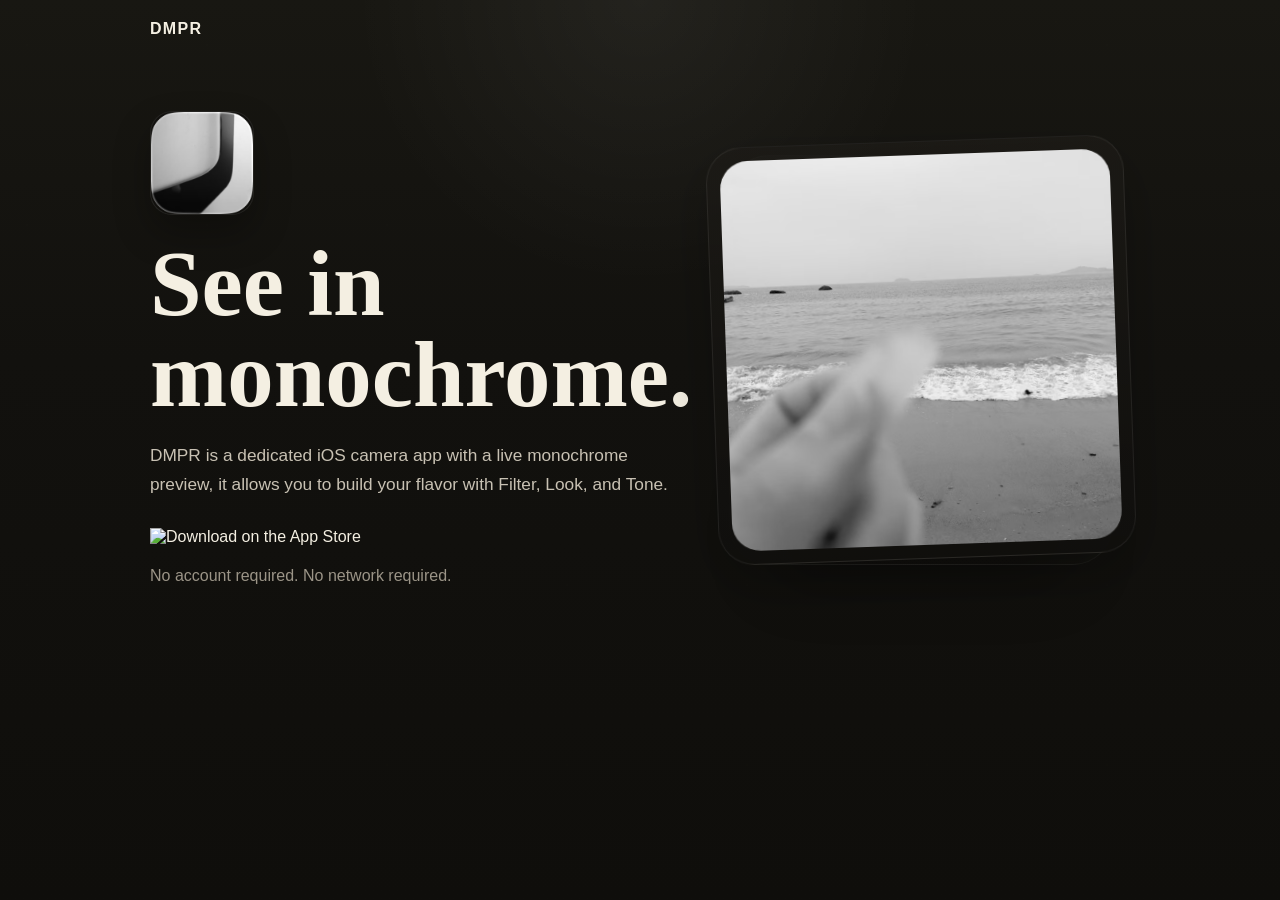
==== website/index.html @ bc18543e "Add initial website structure with HTML, CSS, and JavaScript files; include images and privacy polic" ====
<!DOCTYPE html>
<html lang="en">

<head>
	<meta charset="UTF-8" />
	<meta name="viewport" content="width=device-width, initial-scale=1.0" />
	<title>DMPR | See in monochrome before you shoot</title>
	<meta name="description"
		content="DMPR is an iOS monochrome camera app that shows the black-and-white image before you shoot. Exposure, Filter, Look, and Tone are decided before capture." />
	<meta name="theme-color" content="#12110e" />
	<meta property="og:title" content="DMPR" />
	<meta property="og:description"
		content="A dedicated iPhone monochrome camera built around seeing the image before capture." />
	<meta property="og:type" content="website" />
	<meta property="og:image" content="./images/post.avif" />
	<link rel="stylesheet" href="./styles.css" />
</head>

<body>
	<header class="site-header" id="top">
		<a class="brand" href="#top" aria-label="DMPR home">DMPR</a>
	</header>

	<main>
		<section class="hero section" aria-labelledby="hero-title">
			<div class="hero-copy">
				<img class="app-icon" src="./images/dmpr.avif" alt="DMPR app icon" />
				<h1 id="hero-title">See in monochrome.</h1>
				<p class="hero-text">
					DMPR is a dedicated iOS camera app with a live monochrome preview,
					it allows you to build your flavor with Filter, Look, and Tone.
				</p>
				<div class="hero-actions">
					<a href="#" class="app-store-link" target="_blank" rel="noopener">
						<img src="https://developer.apple.com/assets/elements/badges/download-on-the-app-store.svg"
							alt="Download on the App Store" class="app-store-badge">
					</a>
				</div>
				<p class="hero-note">No account required. No network required.</p>
			</div>

			<div class="hero-visual" aria-label="DMPR preview and app icon">
				<figure class="main-shot">
					<img class="post-image" src="./images/post.avif" alt="Black-and-white sample photograph created with DMPR" />
				</figure>
			</div>
		</section>
	</main>
</body>

</html>
---- website/styles.css ----
:root {
	--bg: #12110e;
	--panel: #1a1915;
	--line: rgba(244, 239, 226, 0.12);
	--text: #f4efe2;
	--muted: #c8c1b3;
	--soft: #9b9487;
	--accent: #838665;
	--shadow: 0 22px 60px rgba(0, 0, 0, 0.26);
	--radius-lg: 24px;
	--radius-md: 18px;
	--radius-sm: 999px;
	--content-width: min(980px, calc(100vw - 2rem));
}

* {
	box-sizing: border-box;
}

body {
	margin: 0;
	min-height: 100vh;
	color: var(--text);
	background:
		radial-gradient(circle at top, rgba(255, 255, 255, 0.05), transparent 26%),
		linear-gradient(180deg, #181712 0%, #12110e 40%, #0f0e0b 100%);
	font-family: "Avenir Next", "Helvetica Neue", "Segoe UI", sans-serif;
}

body::before {
	content: "";
	position: fixed;
	inset: 0;
	pointer-events: none;
	opacity: 0.14;
	background-image:
		radial-gradient(circle at 15% 25%, rgba(255, 255, 255, 0.12) 0 1px, transparent 1px),
		radial-gradient(circle at 80% 10%, rgba(255, 255, 255, 0.08) 0 1px, transparent 1px);
	background-size: 180px 180px, 220px 220px;
	mix-blend-mode: soft-light;
}

a {
	color: inherit;
	text-decoration: none;
}

.site-header {
	width: var(--content-width);
	margin: 0 auto;
	padding: 1.25rem 0 0;
	display: flex;
	justify-content: space-between;
	align-items: center;
}

.brand {
	font-size: 1rem;
	font-weight: 700;
	letter-spacing: 0.08em;
	text-transform: uppercase;
}

.header-link,
.eyebrow,
.tile-label {
	letter-spacing: 0.08em;
	text-transform: uppercase;
}

.header-link {
	font-size: 0.75rem;
	color: var(--muted);
}

.header-link:focus-visible,
.brand:focus-visible,
.button:focus-visible,
summary:focus-visible {
	outline: 2px solid rgba(244, 239, 226, 0.5);
	outline-offset: 4px;
}

.section {
	width: var(--content-width);
	margin: 0 auto;
	padding: 5rem 0;
}

.hero {
	display: grid;
	grid-template-columns: minmax(0, 1fr) minmax(300px, 0.8fr);
	gap: 2.5rem;
	align-items: center;
	padding-top: 3.5rem;
}

.hero-copy {
	position: relative;
	z-index: 1;
}

.eyebrow {
	margin: 0 0 1rem;
	color: var(--accent);
	font-size: 0.72rem;
	font-weight: 700;
}

h1,
h2,
h3 {
	margin: 0;
	font-family: "Iowan Old Style", "Baskerville", "Times New Roman", serif;
	font-weight: 600;
	line-height: 0.98;
}

h1 {
	font-size: clamp(3.5rem, 8vw, 5.8rem);
	max-width: 9ch;
}

h2 {
	font-size: clamp(2.4rem, 5vw, 4rem);
	max-width: 12ch;
}

h3 {
	font-size: 1.5rem;
}

p {
	margin: 0;
	color: var(--muted);
	line-height: 1.7;
	font-size: 1rem;
}

.hero-text,
.final-cta p,
.strip p {
	max-width: 36rem;
}

.hero-text {
	margin-top: 1.25rem;
	font-size: 1.08rem;
}

.hero-copy .app-icon {
	width: clamp(5rem, 10vw, 6.5rem);
	margin-bottom: 1.5rem;
	border-radius: 22px;
	box-shadow: 0 18px 36px rgba(0, 0, 0, 0.28);
	border: 1px solid rgba(255, 255, 255, 0.08);
}

.hero-actions {
	display: flex;
	gap: 1rem;
	flex-wrap: wrap;
	margin-top: 1.8rem;
}

.button {
	min-height: 3.2rem;
	padding: 0.92rem 1.35rem;
	border-radius: var(--radius-sm);
	display: inline-flex;
	align-items: center;
	justify-content: center;
	border: 1px solid transparent;
}

.button-primary {
	background: linear-gradient(180deg, #f0eadf, #d8d0c1);
	color: #12110d;
}

.button-secondary {
	background: rgba(242, 238, 227, 0.05);
	border-color: var(--line);
}

.hero-note {
	margin-top: 1rem;
	color: var(--soft);
}

.hero-points {
	margin-top: 1.8rem;
	display: grid;
	gap: 0.8rem;
}

.hero-points p {
	padding: 0.9rem 1rem;
	border: 1px solid var(--line);
	border-radius: var(--radius-md);
	background: rgba(242, 238, 227, 0.04);
	color: var(--text);
	line-height: 1.5;
}

.hero-visual {
	position: relative;
	min-height: 32rem;
	display: flex;
	align-items: center;
	justify-content: center;
}


.hero-visual::before {
	content: "";
	position: absolute;
	inset: 12% 4% 8% 4%;
	border-radius: 40px;
	background:
		radial-gradient(circle at 50% 20%, rgba(255, 255, 255, 0.08), transparent 42%),
		linear-gradient(180deg, rgba(242, 238, 227, 0.04), rgba(242, 238, 227, 0.01));
	border: 1px solid rgba(255, 255, 255, 0.04);
	filter: blur(0.2px);
}

.hero-visual::after {
	content: "";
	position: absolute;
	width: 72%;
	height: 16%;
	left: 14%;
	bottom: 6%;
	border-radius: 999px;
	background: rgba(0, 0, 0, 0.32);
	filter: blur(32px);
	z-index: 0;
}

.main-shot,
.icon-tile {
	margin: 0;
	position: relative;
	z-index: 1;
}

.main-shot {
	width: min(100%, 29rem);
	padding: 0.8rem;
	border-radius: 36px;
	background: linear-gradient(180deg, rgba(28, 26, 22, 0.76), rgba(15, 14, 12, 0.92));
	border: 1px solid rgba(255, 255, 255, 0.07);
	box-shadow: var(--shadow);
	transform: rotate(-2deg);
}

.post-image {
	display: block;
	width: 100%;
	aspect-ratio: 1;
	border-radius: 28px;
	object-fit: cover;
	background: #0f0e0b;
}


.icon-tile {
	position: absolute;
	left: 0;
	bottom: 1.2rem;
	width: min(44vw, 13rem);
	padding: 1rem;
	border-radius: 28px;
	background: linear-gradient(180deg, rgba(248, 243, 232, 0.12), rgba(248, 243, 232, 0.04));
	border: 1px solid rgba(255, 255, 255, 0.1);
	box-shadow: var(--shadow);
	backdrop-filter: blur(18px);
}

.tile-label {
	margin-bottom: 0.75rem;
	font-size: 0.68rem;
	font-weight: 700;
	color: var(--soft);
}

.app-icon {
	display: block;
	width: 100%;
	aspect-ratio: 1;
	border-radius: 24px;
	object-fit: cover;
	background: #11100d;
}

.simple-grid {
	margin-top: 2rem;
	display: grid;
	gap: 1rem;
	grid-template-columns: repeat(2, minmax(0, 1fr));
}

.steps-grid {
	grid-template-columns: repeat(4, minmax(0, 1fr));
}

.card,
.faq-list details,
.strip,
.final-cta {
	border: 1px solid var(--line);
	background: linear-gradient(180deg, rgba(242, 238, 227, 0.07), rgba(242, 238, 227, 0.03));
	box-shadow: var(--shadow);
	border-radius: var(--radius-lg);
}

.card,
.faq-list details,
.strip,
.final-cta {
	padding: 1.5rem;
}

.card p,
.strip p,
.faq-list p {
	margin-top: 0.7rem;
}

.faq-list {
	display: grid;
	gap: 1rem;
	margin-top: 2rem;
}

summary {
	cursor: pointer;
	list-style: none;
	display: flex;
	align-items: center;
	justify-content: space-between;
	gap: 1rem;
	font-size: 1.05rem;
	color: var(--text);
}

summary::-webkit-details-marker {
	display: none;
}

summary::after {
	content: "+";
	color: var(--accent);
	font-size: 1.4rem;
	line-height: 1;
}

details[open] summary::after {
	content: "−";
}

.final-cta {
	text-align: center;
}

.final-cta h2,
.final-cta p {
	margin-left: auto;
	margin-right: auto;
}

.final-actions {
	justify-content: center;
}

@media (max-width: 1080px) {

	.hero,
	.steps-grid {
		grid-template-columns: 1fr;
	}

	.hero-visual {
		min-height: 32rem;
		justify-content: center;
	}

	.simple-grid {
		grid-template-columns: repeat(2, minmax(0, 1fr));
	}
}

@media (max-width: 720px) {
	.section {
		padding: 4rem 0;
	}

	.hero {
		gap: 2rem;
		padding-top: 2rem;
	}

	.hero-visual {
		min-height: auto;
		padding-top: 1rem;
		justify-content: center;
	}

	.hero-visual::before {
		inset: 10% 0 8% 0;
	}

	.hero-visual::after {
		width: 82%;
		left: 9%;
	}

	.main-shot {
		width: min(100%, 26rem);
		transform: none;
	}

	.icon-tile {
		position: static;
		width: min(100%, 11rem);
		margin: -3.5rem auto 0;
	}

	h1 {
		font-size: clamp(3rem, 14vw, 4rem);
	}

	.simple-grid,
	.steps-grid {
		grid-template-columns: 1fr;
	}

	.site-header {
		padding-top: 1rem;
	}
}
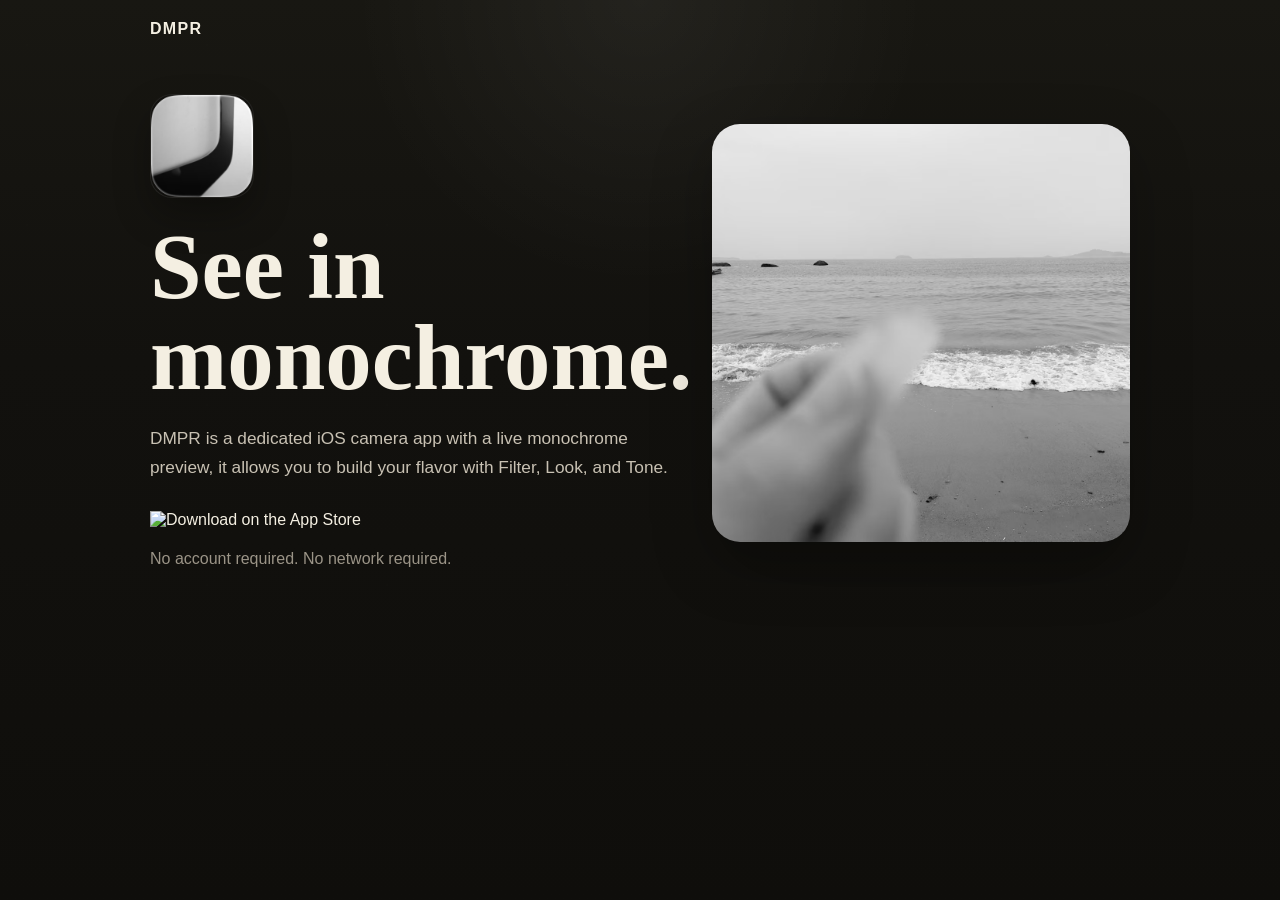
==== commit d21d1b13: "Update App Store link." ====
--- a/website/index.html
+++ b/website/index.html
@@ -4,13 +4,12 @@
 <head>
 	<meta charset="UTF-8" />
 	<meta name="viewport" content="width=device-width, initial-scale=1.0" />
-	<title>DMPR | See in monochrome before you shoot</title>
+	<title>DMPR | See in monochrome</title>
 	<meta name="description"
-		content="DMPR is an iOS monochrome camera app that shows the black-and-white image before you shoot. Exposure, Filter, Look, and Tone are decided before capture." />
+		content="DMPR is an iOS monochrome camera app that let you see the black-and-white. Exposure, Filter, Look, and Tone are decided before capture." />
 	<meta name="theme-color" content="#12110e" />
 	<meta property="og:title" content="DMPR" />
-	<meta property="og:description"
-		content="A dedicated iPhone monochrome camera built around seeing the image before capture." />
+	<meta property="og:description" content="A dedicated iPhone camera built around seeing monochrome." />
 	<meta property="og:type" content="website" />
 	<meta property="og:image" content="./images/post.avif" />
 	<link rel="stylesheet" href="./styles.css" />
@@ -31,7 +30,8 @@
 					it allows you to build your flavor with Filter, Look, and Tone.
 				</p>
 				<div class="hero-actions">
-					<a href="#" class="app-store-link" target="_blank" rel="noopener">
+					<a href="https://apps.apple.com/us/app/dmpr/id6777109237" class="app-store-link" target="_blank"
+						rel="noopener">
 						<img src="https://developer.apple.com/assets/elements/badges/download-on-the-app-store.svg"
 							alt="Download on the App Store" class="app-store-badge">
 					</a>
--- a/website/styles.css
+++ b/website/styles.css
@@ -205,7 +205,7 @@
 
 .hero-visual {
 	position: relative;
-	min-height: 32rem;
+	min-height: auto;
 	display: flex;
 	align-items: center;
 	justify-content: center;
@@ -213,15 +213,7 @@
 
 
 .hero-visual::before {
-	content: "";
-	position: absolute;
-	inset: 12% 4% 8% 4%;
-	border-radius: 40px;
-	background:
-		radial-gradient(circle at 50% 20%, rgba(255, 255, 255, 0.08), transparent 42%),
-		linear-gradient(180deg, rgba(242, 238, 227, 0.04), rgba(242, 238, 227, 0.01));
-	border: 1px solid rgba(255, 255, 255, 0.04);
-	filter: blur(0.2px);
+	content: none;
 }
 
 .hero-visual::after {
@@ -246,19 +238,20 @@
 
 .main-shot {
 	width: min(100%, 29rem);
-	padding: 0.8rem;
-	border-radius: 36px;
-	background: linear-gradient(180deg, rgba(28, 26, 22, 0.76), rgba(15, 14, 12, 0.92));
-	border: 1px solid rgba(255, 255, 255, 0.07);
+	padding: 0;
+	border-radius: 28px;
+	background: none;
+	border: none;
 	box-shadow: var(--shadow);
-	transform: rotate(-2deg);
+	overflow: hidden;
+	transform: none;
 }
 
 .post-image {
 	display: block;
 	width: 100%;
 	aspect-ratio: 1;
-	border-radius: 28px;
+	border-radius: 0;
 	object-fit: cover;
 	background: #0f0e0b;
 }
@@ -381,8 +374,9 @@
 	}
 
 	.hero-visual {
-		min-height: 32rem;
-		justify-content: center;
+		min-height: auto;
+		justify-content: flex-start;
+		padding-top: 0.5rem;
 	}
 
 	.simple-grid {
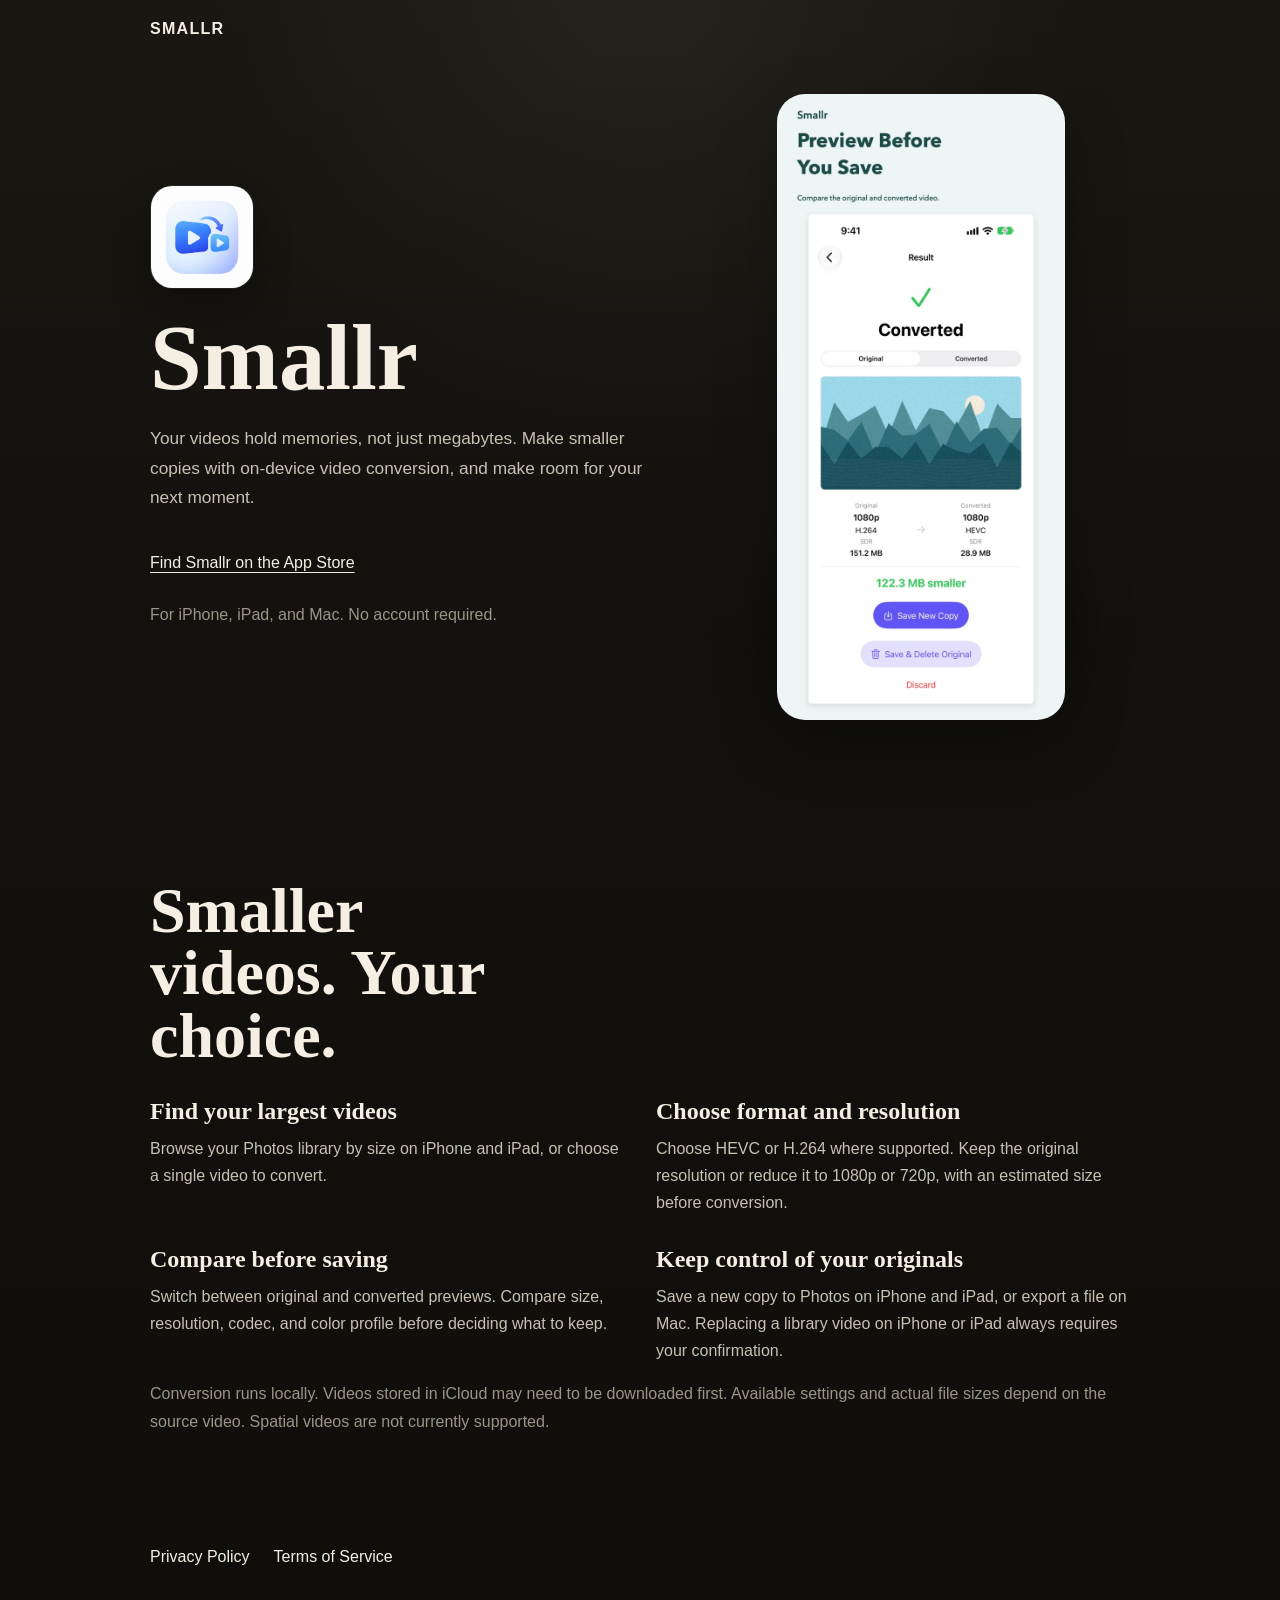
==== commit 228119c6: "Add Smallr branding and update privacy policy and terms of service" ====
--- a/website/index.html
+++ b/website/index.html
@@ -4,48 +4,78 @@
 <head>
 	<meta charset="UTF-8" />
 	<meta name="viewport" content="width=device-width, initial-scale=1.0" />
-	<title>DMPR | See in monochrome</title>
+	<title>Smallr | Make Room for Your Next Moment</title>
 	<meta name="description"
-		content="DMPR is an iOS monochrome camera app that let you see the black-and-white. Exposure, Filter, Look, and Tone are decided before capture." />
+		content="Make smaller copies of your videos with Smallr. Find large videos, choose format and resolution, and compare before saving. Conversion runs on your device." />
 	<meta name="theme-color" content="#12110e" />
-	<meta property="og:title" content="DMPR" />
-	<meta property="og:description" content="A dedicated iPhone camera built around seeing monochrome." />
+	<link rel="canonical" href="https://omitlens.com/apps/smallr/" />
+	<link rel="icon" type="image/png" href="./images/smallr.png" />
+	<meta property="og:title" content="Smallr | Make Room for Your Next Moment" />
+	<meta property="og:description" content="Smaller videos. More room for memories. Convert on your device and compare before saving." />
 	<meta property="og:type" content="website" />
-	<meta property="og:image" content="./images/post.avif" />
+	<meta property="og:url" content="https://omitlens.com/apps/smallr/" />
+	<meta property="og:image" content="https://omitlens.com/apps/smallr/images/smallr.png" />
+	<meta name="twitter:card" content="summary" />
 	<link rel="stylesheet" href="./styles.css" />
 </head>
 
 <body>
 	<header class="site-header" id="top">
-		<a class="brand" href="#top" aria-label="DMPR home">DMPR</a>
+		<a class="brand" href="#top" aria-label="Smallr home">Smallr</a>
 	</header>
 
 	<main>
 		<section class="hero section" aria-labelledby="hero-title">
 			<div class="hero-copy">
-				<img class="app-icon" src="./images/dmpr.avif" alt="DMPR app icon" />
-				<h1 id="hero-title">See in monochrome.</h1>
+				<img class="app-icon" src="./images/smallr.png" alt="Smallr app icon" width="1254" height="1254" />
+				<h1 id="hero-title">Smallr</h1>
 				<p class="hero-text">
-					DMPR is a dedicated iOS camera app with a live monochrome preview,
-					it allows you to build your flavor with Filter, Look, and Tone.
+					Your videos hold memories, not just megabytes. Make smaller copies with
+					on-device video conversion, and make room for your next moment.
 				</p>
 				<div class="hero-actions">
-					<a href="https://apps.apple.com/us/app/dmpr/id6777109237" class="app-store-link" target="_blank"
+					<a href="https://apps.apple.com/us/search?term=Smallr" class="app-store-link" target="_blank"
 						rel="noopener">
-						<img src="https://developer.apple.com/assets/elements/badges/download-on-the-app-store.svg"
-							alt="Download on the App Store" class="app-store-badge">
+						Find Smallr on the App Store
 					</a>
 				</div>
-				<p class="hero-note">No account required. No network required.</p>
+				<p class="hero-note">For iPhone, iPad, and Mac. No account required.</p>
 			</div>
 
-			<div class="hero-visual" aria-label="DMPR preview and app icon">
+			<div class="hero-visual" aria-label="Smallr video conversion preview">
 				<figure class="main-shot">
-					<img class="post-image" src="./images/post.avif" alt="Black-and-white sample photograph created with DMPR" />
+					<img class="post-image" src="./images/smallr-preview.jpg" width="660" height="1434"
+						alt="Smallr showing original and converted video previews before saving a new copy" />
 				</figure>
 			</div>
 		</section>
+		<section class="section" aria-labelledby="features-title">
+			<h2 id="features-title">Smaller videos. Your choice.</h2>
+			<div class="simple-grid">
+				<div>
+					<h3>Find your largest videos</h3>
+					<p>Browse your Photos library by size on iPhone and iPad, or choose a single video to convert.</p>
+				</div>
+				<div>
+					<h3>Choose format and resolution</h3>
+					<p>Choose HEVC or H.264 where supported. Keep the original resolution or reduce it to 1080p or 720p, with an estimated size before conversion.</p>
+				</div>
+				<div>
+					<h3>Compare before saving</h3>
+					<p>Switch between original and converted previews. Compare size, resolution, codec, and color profile before deciding what to keep.</p>
+				</div>
+				<div>
+					<h3>Keep control of your originals</h3>
+					<p>Save a new copy to Photos on iPhone and iPad, or export a file on Mac. Replacing a library video on iPhone or iPad always requires your confirmation.</p>
+				</div>
+			</div>
+			<p class="hero-note">Conversion runs locally. Videos stored in iCloud may need to be downloaded first. Available settings and actual file sizes depend on the source video. Spatial videos are not currently supported.</p>
+		</section>
 	</main>
+	<footer class="site-header site-footer">
+		<a href="./privacy.html">Privacy Policy</a>
+		<a href="./tos.html">Terms of Service</a>
+	</footer>
 </body>
 
 </html>
--- a/website/styles.css
+++ b/website/styles.css
@@ -250,9 +250,10 @@
 .post-image {
 	display: block;
 	width: 100%;
-	aspect-ratio: 1;
+	height: auto;
+	aspect-ratio: 660 / 1434;
 	border-radius: 0;
-	object-fit: cover;
+	object-fit: contain;
 	background: #0f0e0b;
 }
 
@@ -280,6 +281,7 @@
 .app-icon {
 	display: block;
 	width: 100%;
+	height: auto;
 	aspect-ratio: 1;
 	border-radius: 24px;
 	object-fit: cover;
@@ -366,6 +368,44 @@
 	justify-content: center;
 }
 
+.hero .main-shot {
+	max-width: 18rem;
+}
+
+.app-store-link {
+	display: inline-flex;
+	align-items: center;
+	min-height: 44px;
+	text-decoration: underline;
+	text-underline-offset: 4px;
+}
+
+.simple-grid {
+	gap: 2rem;
+}
+
+.simple-grid p {
+	margin-top: 0.7rem;
+}
+
+.site-footer {
+	justify-content: flex-start;
+	gap: 1.5rem;
+	flex-wrap: wrap;
+	padding-bottom: 2rem;
+}
+
+.site-footer a {
+	display: inline-flex;
+	align-items: center;
+	min-height: 44px;
+}
+
+a:focus-visible {
+	outline: 2px solid var(--text);
+	outline-offset: 4px;
+}
+
 @media (max-width: 1080px) {
 
 	.hero,
